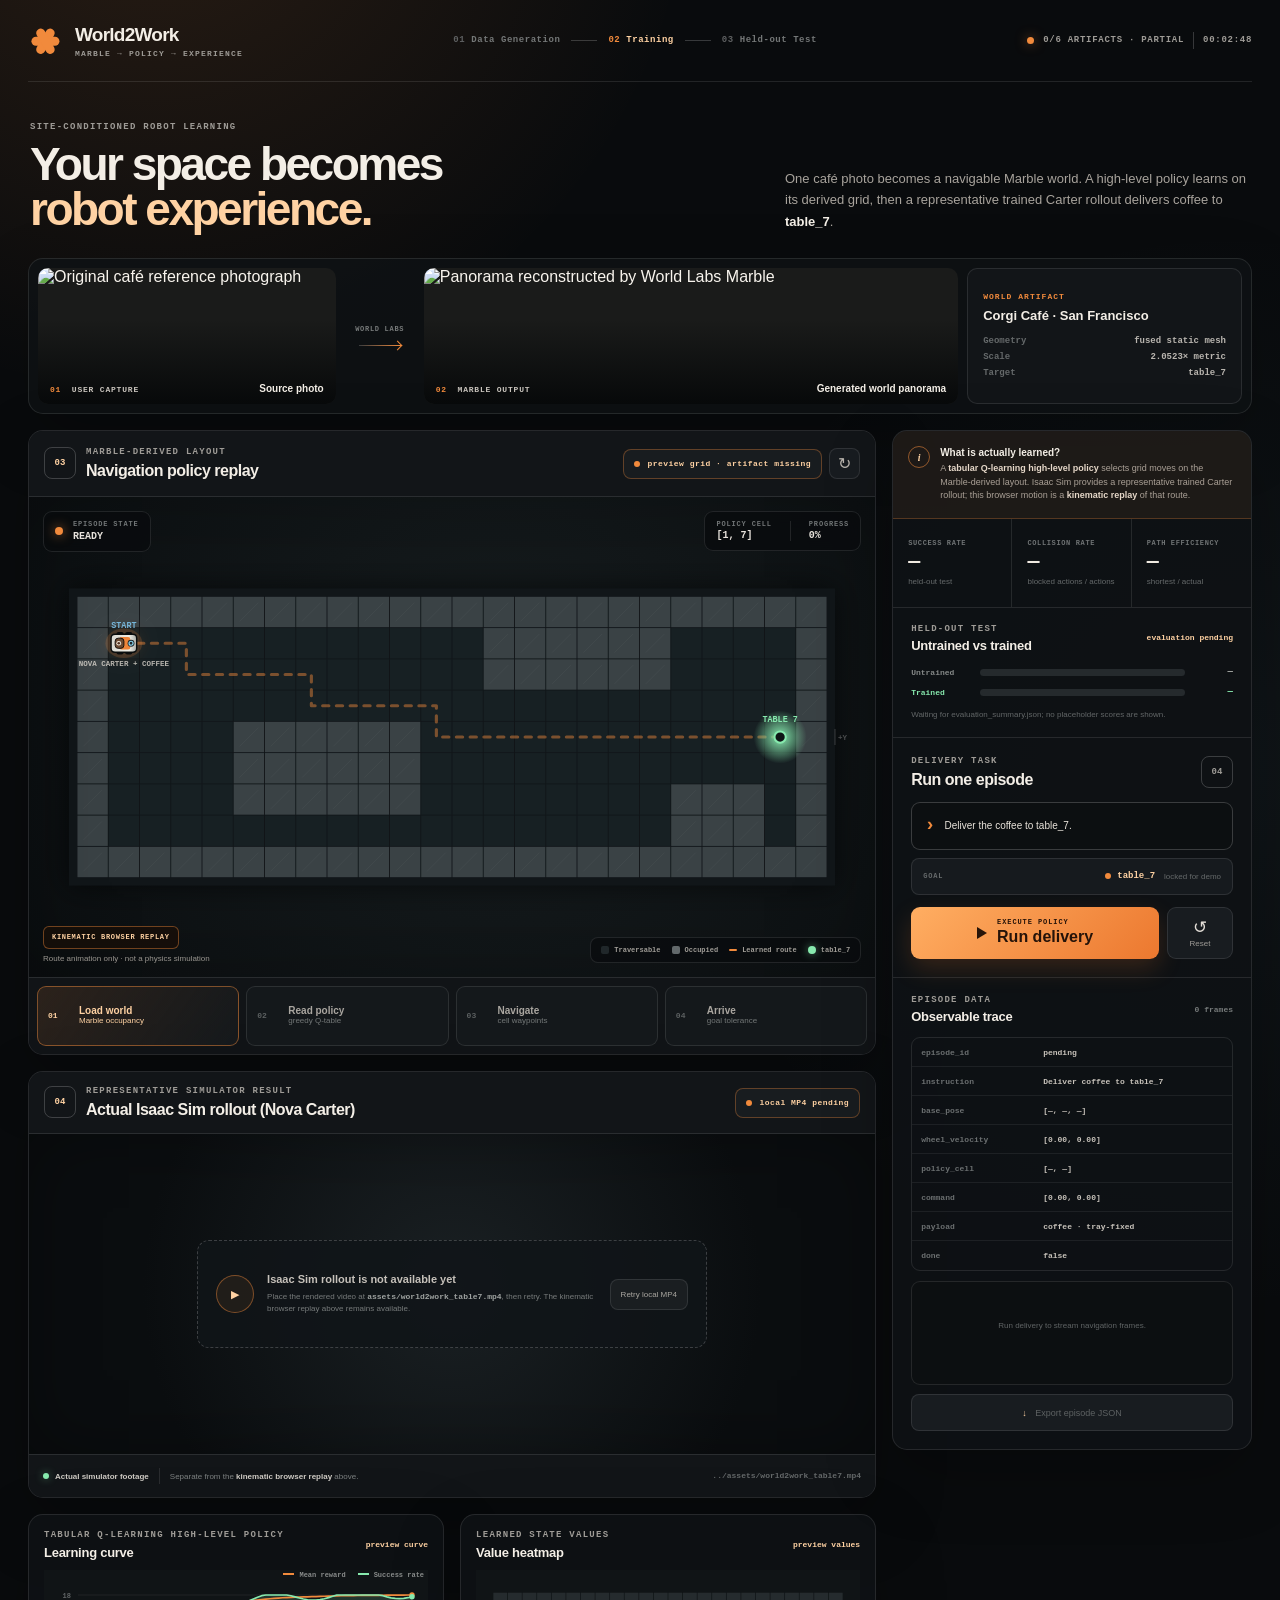
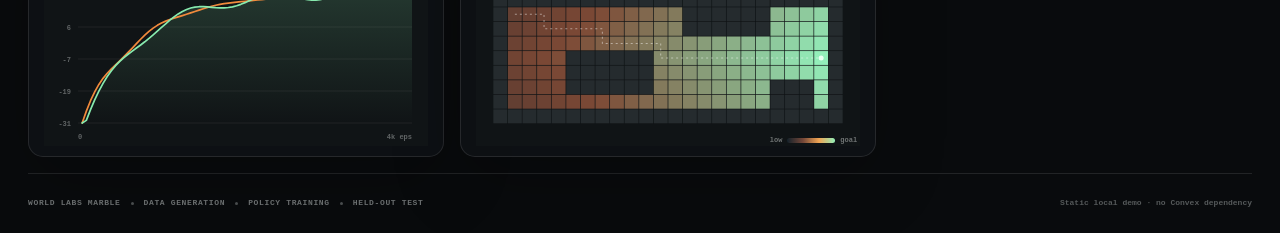
==== web-demo/index.html @ 91ac28d9 "push" ====
<!doctype html>
<html lang="en">
  <head>
    <meta charset="UTF-8" />
    <meta name="viewport" content="width=device-width, initial-scale=1.0" />
    <meta
      name="description"
      content="World2Work converts a World Labs Marble café into a tabular navigation training environment and replays a Nova Carter coffee-delivery episode."
    />
    <title>World2Work · Marble to Robot Experience</title>
    <link rel="stylesheet" href="./styles.css" />
  </head>
  <body>
    <div class="app-shell">
      <header class="topbar">
        <a class="brand-lockup" href="#" aria-label="World2Work home">
          <span class="brand-mark" aria-hidden="true"><i></i><i></i><i></i></span>
          <span>
            <strong>World2Work</strong>
            <small>MARBLE → POLICY → EXPERIENCE</small>
          </span>
        </a>

        <div class="header-pipeline" aria-label="Evaluation pipeline">
          <span><b>01</b> Data Generation</span><i></i>
          <span class="is-active"><b>02</b> Training</span><i></i>
          <span><b>03</b> Held-out Test</span>
        </div>

        <div class="header-status">
          <span class="live-dot" aria-hidden="true"></span>
          <span id="artifactStatus">LOADING ARTIFACTS</span>
          <span class="divider" aria-hidden="true"></span>
          <time id="clock">00:00:00</time>
        </div>
      </header>

      <main>
        <section class="intro-row">
          <div>
            <p class="eyebrow">SITE-CONDITIONED ROBOT LEARNING</p>
            <h1>Your space becomes<br /><em>robot experience.</em></h1>
          </div>
          <p class="intro-copy">
            One café photo becomes a navigable Marble world. A high-level policy learns on its derived grid,
            then a representative trained Carter rollout delivers coffee to <strong>table_7</strong>.
          </p>
        </section>

        <section class="source-strip" aria-label="World generation inputs">
          <figure class="source-card">
            <img
              id="sourcePhoto"
              src="../artifacts/corgi-cafe/source-google-maps.jpg"
              alt="Original café reference photograph"
            />
            <figcaption>
              <span><b>01</b> USER CAPTURE</span>
              <strong>Source photo</strong>
            </figcaption>
          </figure>

          <div class="source-arrow" aria-hidden="true">
            <span>WORLD LABS</span>
            <i></i>
          </div>

          <figure class="source-card source-card-wide">
            <img
              id="marblePano"
              src="../artifacts/corgi-cafe/pano.png"
              alt="Panorama reconstructed by World Labs Marble"
            />
            <figcaption>
              <span><b>02</b> MARBLE OUTPUT</span>
              <strong>Generated world panorama</strong>
            </figcaption>
          </figure>

          <div class="source-meta">
            <span class="meta-kicker">WORLD ARTIFACT</span>
            <strong>Corgi Café · San Francisco</strong>
            <dl>
              <div><dt>Geometry</dt><dd>fused static mesh</dd></div>
              <div><dt>Scale</dt><dd>2.0523× metric</dd></div>
              <div><dt>Target</dt><dd>table_7</dd></div>
            </dl>
          </div>
        </section>

        <section class="workspace">
          <div class="visual-column">
            <article class="panel route-panel">
              <header class="panel-header">
                <div class="panel-title">
                  <span class="panel-index">03</span>
                  <div>
                    <p class="eyebrow">MARBLE-DERIVED LAYOUT</p>
                    <h2>Navigation policy replay</h2>
                  </div>
                </div>
                <div class="panel-tools">
                  <span class="status-pill" id="gridSourcePill"><i></i> checking grid</span>
                  <button class="icon-button" id="replayButton" type="button" title="Replay episode">↻</button>
                </div>
              </header>

              <div class="route-stage" id="routeStage">
                <canvas id="navCanvas" aria-label="Occupancy grid, learned route, and animated Nova Carter"></canvas>

                <div class="stage-hud top-left">
                  <span id="hudPhaseDot"></span>
                  <div>
                    <small>EPISODE STATE</small>
                    <strong id="hudPhase">READY</strong>
                  </div>
                </div>

                <div class="stage-hud top-right">
                  <div><small>POLICY CELL</small><strong id="hudCell">—</strong></div>
                  <div><small>PROGRESS</small><strong id="hudProgress">0%</strong></div>
                </div>

                <div class="stage-caption">
                  <span class="truth-chip">KINEMATIC BROWSER REPLAY</span>
                  <p>Route animation only · not a physics simulation</p>
                </div>

                <div class="map-legend" aria-label="Map legend">
                  <span><i class="free"></i>Traversable</span>
                  <span><i class="wall"></i>Occupied</span>
                  <span><i class="route"></i>Learned route</span>
                  <span><i class="target"></i>table_7</span>
                </div>

                <div class="success-card" id="successCard" aria-live="polite">
                  <span class="success-check">✓</span>
                  <div><small>DELIVERY COMPLETE</small><strong>table_7 reached</strong></div>
                  <b id="successDistance">0.00 m</b>
                </div>
              </div>

              <div class="phase-strip" aria-label="Episode phases">
                <div class="phase is-active" data-phase="load">
                  <span>01</span><strong>Load world</strong><small>Marble occupancy</small>
                </div>
                <div class="phase" data-phase="policy">
                  <span>02</span><strong>Read policy</strong><small>greedy Q-table</small>
                </div>
                <div class="phase" data-phase="navigate">
                  <span>03</span><strong>Navigate</strong><small>cell waypoints</small>
                </div>
                <div class="phase" data-phase="arrive">
                  <span>04</span><strong>Arrive</strong><small>goal tolerance</small>
                </div>
              </div>
            </article>

            <article class="panel rollout-panel" id="rolloutPanel">
              <header class="panel-header rollout-header">
                <div class="panel-title">
                  <span class="panel-index">04</span>
                  <div>
                    <p class="eyebrow">REPRESENTATIVE SIMULATOR RESULT</p>
                    <h2>Actual Isaac Sim rollout (Nova Carter)</h2>
                  </div>
                </div>
                <span class="status-pill" id="rolloutStatus"><i></i> checking local MP4</span>
              </header>

              <div class="rollout-media">
                <video
                  id="rolloutVideo"
                  controls
                  muted
                  playsinline
                  preload="metadata"
                  aria-label="Actual Isaac Sim rollout of Nova Carter delivering coffee to table 7"
                ></video>
                <div class="rollout-fallback" id="rolloutFallback" role="status" aria-live="polite">
                  <span class="rollout-fallback-icon" aria-hidden="true">▶</span>
                  <div>
                    <strong id="rolloutFallbackTitle">Checking for Isaac Sim rollout…</strong>
                    <p id="rolloutFallbackText">Looking for <code>assets/world2work_table7.mp4</code>.</p>
                  </div>
                  <button class="quiet-button" id="retryRolloutButton" type="button">Retry local MP4</button>
                </div>
                <div class="rollout-label">
                  <span>ISAAC SIM</span>
                  <strong>NOVA CARTER · TABLE_7</strong>
                </div>
              </div>

              <div class="rollout-provenance">
                <span><i class="sim-dot"></i><b>Actual simulator footage</b></span>
                <span class="provenance-divider"></span>
                <p>Separate from the <b>kinematic browser replay</b> above.</p>
                <code>../assets/world2work_table7.mp4</code>
              </div>
            </article>

            <div class="analytics-grid">
              <article class="panel chart-card">
                <header class="mini-header">
                  <div>
                    <p class="eyebrow">TABULAR Q-LEARNING HIGH-LEVEL POLICY</p>
                    <h3>Learning curve</h3>
                  </div>
                  <span class="mini-status" id="curveStatus">loading</span>
                </header>
                <div class="chart-wrap">
                  <canvas id="curveCanvas" aria-label="Q-learning training reward and success-rate curve"></canvas>
                  <div class="chart-legend"><span class="reward-key">Mean reward</span><span class="success-key">Success rate</span></div>
                </div>
              </article>

              <article class="panel chart-card">
                <header class="mini-header">
                  <div>
                    <p class="eyebrow">LEARNED STATE VALUES</p>
                    <h3>Value heatmap</h3>
                  </div>
                  <span class="mini-status" id="heatmapStatus">loading</span>
                </header>
                <div class="chart-wrap heatmap-wrap">
                  <canvas id="heatmapCanvas" aria-label="Q-learning value heatmap"></canvas>
                  <div class="heat-scale"><span>low</span><i></i><span>goal</span></div>
                </div>
              </article>
            </div>
          </div>

          <aside class="control-panel panel" aria-label="Policy and episode details">
            <section class="truth-card">
              <span class="truth-icon">i</span>
              <div>
                <strong>What is actually learned?</strong>
                <p>
                  A <b>tabular Q-learning high-level policy</b> selects grid moves on the
                  Marble-derived layout. Isaac Sim provides a representative trained Carter rollout;
                  this browser motion is a <b>kinematic replay</b> of that route.
                </p>
              </div>
            </section>

            <section class="metrics-grid primary-metrics" aria-label="Held-out evaluation metrics">
              <div><span>Success Rate</span><strong id="successMetric">—</strong><small>held-out test</small></div>
              <div><span>Collision Rate</span><strong id="collisionMetric">—</strong><small>blocked actions / actions</small></div>
              <div><span>Path Efficiency</span><strong id="efficiencyMetric">—</strong><small>shortest / actual</small></div>
            </section>

            <section class="comparison-section" aria-label="Untrained versus trained comparison">
              <header class="mini-header">
                <div><p class="eyebrow">HELD-OUT TEST</p><h3>Untrained vs trained</h3></div>
                <span class="mini-status" id="evaluationStatus">evaluation pending</span>
              </header>
              <div class="comparison-chart">
                <div class="compare-row">
                  <span>Untrained</span>
                  <div class="compare-track"><i id="untrainedBar"></i></div>
                  <strong id="untrainedScore">—</strong>
                </div>
                <div class="compare-row trained">
                  <span>Trained</span>
                  <div class="compare-track"><i id="trainedBar"></i></div>
                  <strong id="trainedScore">—</strong>
                </div>
              </div>
              <p class="evaluation-note" id="evaluationNote">Waiting for evaluation_summary.json; no placeholder scores are shown.</p>
            </section>

            <section class="control-section">
              <div class="section-heading">
                <div><p class="eyebrow">DELIVERY TASK</p><h2>Run one episode</h2></div>
                <span class="section-number">04</span>
              </div>
              <label class="instruction-field" for="instructionInput">
                <span>›</span>
                <input
                  id="instructionInput"
                  type="text"
                  value="Deliver the coffee to table_7."
                  autocomplete="off"
                  spellcheck="false"
                  readonly
                />
              </label>
              <div class="target-lock"><span>GOAL</span><strong><i></i> table_7</strong><small>locked for demo</small></div>
              <div class="run-controls">
                <button class="run-button" id="runButton" type="button">
                  <span class="play-icon" aria-hidden="true"></span>
                  <span><small>EXECUTE POLICY</small>Run delivery</span>
                </button>
                <button class="reset-button" id="resetButton" type="button"><span>↺</span>Reset</button>
              </div>
            </section>

            <section class="episode-section">
              <header class="mini-header">
                <div><p class="eyebrow">EPISODE DATA</p><h3>Observable trace</h3></div>
                <span class="event-count" id="eventCount">0 frames</span>
              </header>

              <dl class="field-list">
                <div><dt>episode_id</dt><dd id="fieldEpisode">pending</dd></div>
                <div><dt>instruction</dt><dd>Deliver coffee to table_7</dd></div>
                <div><dt>base_pose</dt><dd id="fieldPose">[—, —, —]</dd></div>
                <div><dt>wheel_velocity</dt><dd id="fieldWheels">[0.00, 0.00]</dd></div>
                <div><dt>policy_cell</dt><dd id="fieldCell">[—, —]</dd></div>
                <div><dt>command</dt><dd id="fieldCommand">[0.00, 0.00]</dd></div>
                <div><dt>payload</dt><dd>coffee · tray-fixed</dd></div>
                <div><dt>done</dt><dd id="fieldDone">false</dd></div>
              </dl>

              <div class="event-log" id="eventLog" role="log" aria-live="polite">
                <p class="empty-log">Run delivery to stream navigation frames.</p>
              </div>

              <button class="export-button" id="exportButton" type="button" disabled>
                <span>↓</span> Export episode JSON
              </button>
            </section>
          </aside>
        </section>
      </main>

      <footer>
        <span>WORLD LABS MARBLE</span><i></i>
        <span>DATA GENERATION</span><i></i>
        <span>POLICY TRAINING</span><i></i>
        <span>HELD-OUT TEST</span>
        <small>Static local demo · no Convex dependency</small>
      </footer>

      <div class="toast" id="toast" role="status" aria-live="polite"></div>
    </div>
    <script src="./app.js"></script>
  </body>
</html>
---- web-demo/styles.css ----
:root {
  color-scheme: dark;
  --bg: #090b0d;
  --panel: #111417;
  --panel-2: #161a1e;
  --ink: #f3eee6;
  --muted: #9e9b96;
  --muted-2: #696c6d;
  --line: rgba(255, 255, 255, 0.1);
  --line-strong: rgba(255, 255, 255, 0.19);
  --orange: #f18a3c;
  --orange-soft: #ffd2a3;
  --green: #87eaae;
  --blue: #73b5da;
  --red: #f48a78;
  --mono: "SFMono-Regular", "Roboto Mono", Consolas, monospace;
  --sans: Inter, ui-sans-serif, -apple-system, BlinkMacSystemFont, "Segoe UI", sans-serif;
}

* { box-sizing: border-box; }

html { min-width: 320px; background: var(--bg); }

body {
  margin: 0;
  min-height: 100vh;
  color: var(--ink);
  background:
    radial-gradient(circle at 12% -8%, rgba(241, 138, 60, 0.14), transparent 34rem),
    radial-gradient(circle at 96% 42%, rgba(94, 144, 165, 0.07), transparent 34rem),
    var(--bg);
  font-family: var(--sans);
  -webkit-font-smoothing: antialiased;
}

button, input { font: inherit; }
button { color: inherit; }

.app-shell { width: min(1780px, 100%); margin: 0 auto; padding: 0 28px; }

.topbar {
  min-height: 82px;
  display: flex;
  align-items: center;
  justify-content: space-between;
  gap: 24px;
  border-bottom: 1px solid var(--line);
}

.brand-lockup {
  display: flex;
  align-items: center;
  gap: 13px;
  color: inherit;
  text-decoration: none;
}

.brand-lockup > span:last-child { display: flex; flex-direction: column; gap: 4px; }
.brand-lockup strong { font-size: 19px; letter-spacing: -0.04em; }
.brand-lockup small { color: var(--muted); font: 700 8px/1 var(--mono); letter-spacing: .15em; }

.brand-mark {
  width: 34px;
  height: 34px;
  position: relative;
  display: grid;
  place-items: center;
  transform: rotate(30deg);
}

.brand-mark i {
  position: absolute;
  width: 9px;
  height: 28px;
  border-radius: 9px;
  background: var(--orange);
}

.brand-mark i:nth-child(2) { transform: rotate(60deg); }
.brand-mark i:nth-child(3) { transform: rotate(120deg); }

.header-pipeline { display: flex; align-items: center; gap: 11px; color: #747777; }
.header-pipeline span { display: flex; gap: 6px; align-items: center; font: 650 9px/1 var(--mono); letter-spacing: .06em; }
.header-pipeline span b { color: #5e6061; font-weight: 700; }
.header-pipeline span.is-active { color: var(--orange-soft); }
.header-pipeline span.is-active b { color: var(--orange); }
.header-pipeline > i { width: 26px; height: 1px; background: var(--line-strong); }

.header-status { display: flex; align-items: center; gap: 9px; color: var(--muted); font: 650 9px/1 var(--mono); letter-spacing: .08em; }
.live-dot { width: 7px; height: 7px; border-radius: 50%; background: var(--orange); box-shadow: 0 0 12px rgba(241, 138, 60, .55); }
.live-dot.is-live { background: var(--green); box-shadow: 0 0 12px rgba(135, 234, 174, .6); }
.divider { width: 1px; height: 17px; background: var(--line-strong); }

.intro-row {
  min-height: 176px;
  padding: 30px 2px 26px;
  display: flex;
  justify-content: space-between;
  align-items: end;
  gap: 40px;
}

.eyebrow { margin: 0; color: var(--muted); font: 750 9px/1.2 var(--mono); letter-spacing: .14em; }
.intro-row h1 { margin: 9px 0 0; font-size: clamp(30px, 3.6vw, 54px); line-height: .98; letter-spacing: -.055em; }
.intro-row h1 em { color: var(--orange-soft); font-style: normal; }
.intro-copy { width: min(465px, 42%); margin: 0; color: #a8a39c; font-size: 13px; line-height: 1.65; }
.intro-copy strong { color: var(--ink); }

.source-strip {
  min-height: 154px;
  padding: 9px;
  display: grid;
  grid-template-columns: minmax(180px, .78fr) 70px minmax(260px, 1.4fr) minmax(225px, .72fr);
  gap: 9px;
  border: 1px solid var(--line);
  border-radius: 15px;
  background: rgba(15, 18, 21, .78);
  box-shadow: 0 24px 70px rgba(0, 0, 0, .18);
}

.source-card { min-width: 0; margin: 0; position: relative; overflow: hidden; border-radius: 10px; background: #1a1b1a; }
.source-card img { width: 100%; height: 136px; display: block; object-fit: cover; filter: saturate(.78) contrast(1.05); }
.source-card::after { content: ""; position: absolute; inset: 0; background: linear-gradient(180deg, transparent 38%, rgba(5, 7, 8, .9)); pointer-events: none; }
.source-card figcaption { position: absolute; z-index: 1; left: 12px; right: 12px; bottom: 10px; display: flex; align-items: end; justify-content: space-between; gap: 8px; }
.source-card figcaption span { color: #c9c4bd; font: 650 8px/1 var(--mono); letter-spacing: .1em; }
.source-card figcaption span b { margin-right: 5px; color: var(--orange); }
.source-card figcaption strong { font-size: 10px; }

.source-arrow { display: flex; flex-direction: column; align-items: center; justify-content: center; gap: 12px; }
.source-arrow span { color: #777a7a; font: 700 7px/1 var(--mono); letter-spacing: .1em; }
.source-arrow i { position: relative; width: 42px; height: 1px; background: linear-gradient(90deg, var(--line-strong), var(--orange)); }
.source-arrow i::after { content: ""; position: absolute; right: 0; top: -3px; width: 6px; height: 6px; border-top: 1px solid var(--orange); border-right: 1px solid var(--orange); transform: rotate(45deg); }

.source-meta { padding: 17px 15px; display: flex; flex-direction: column; justify-content: center; border: 1px solid var(--line); border-radius: 10px; background: #121518; }
.meta-kicker { color: var(--orange); font: 750 8px/1 var(--mono); letter-spacing: .13em; }
.source-meta > strong { margin-top: 7px; font-size: 13px; }
.source-meta dl { margin: 13px 0 0; display: grid; gap: 5px; }
.source-meta dl div { display: flex; justify-content: space-between; gap: 12px; font: 550 9px/1.2 var(--mono); }
.source-meta dt { color: #65696a; }
.source-meta dd { margin: 0; color: #b9b5af; text-align: right; }

.workspace { display: grid; grid-template-columns: minmax(0, 1.65fr) minmax(355px, .7fr); gap: 16px; padding: 16px 0; }
.visual-column { min-width: 0; }
.panel { border: 1px solid var(--line); border-radius: 15px; background: rgba(15, 18, 21, .92); box-shadow: 0 24px 70px rgba(0, 0, 0, .22); }
.route-panel { overflow: hidden; }

.panel-header { min-height: 66px; padding: 0 15px; display: flex; align-items: center; justify-content: space-between; gap: 15px; border-bottom: 1px solid var(--line); background: #121518; }
.panel-title, .panel-tools, .section-heading, .mini-header, .run-controls { display: flex; align-items: center; }
.panel-title { gap: 10px; }
.panel-title h2 { margin: 4px 0 0; font-size: 16px; letter-spacing: -.03em; }
.panel-index, .section-number { width: 32px; height: 32px; display: grid; place-items: center; flex: 0 0 auto; border: 1px solid var(--line-strong); border-radius: 8px; color: var(--orange-soft); font: 700 9px/1 var(--mono); }
.panel-tools { gap: 7px; }

.status-pill { min-height: 30px; padding: 0 10px; display: inline-flex; align-items: center; gap: 7px; border: 1px solid var(--line); border-radius: 8px; color: #aba7a1; background: #181c1f; font: 650 8px/1 var(--mono); letter-spacing: .06em; }
.status-pill i { width: 6px; height: 6px; border-radius: 50%; background: var(--orange); }
.status-pill.is-loaded { color: var(--green); border-color: rgba(135, 234, 174, .3); }
.status-pill.is-loaded i { background: var(--green); }
.status-pill.is-fallback { color: var(--orange-soft); border-color: rgba(241, 138, 60, .34); }
.icon-button { width: 31px; height: 31px; display: grid; place-items: center; border: 1px solid var(--line); border-radius: 8px; color: #b8b3ac; background: #181c20; cursor: pointer; transition: 150ms ease; }
.icon-button:hover { color: white; border-color: rgba(241, 138, 60, .5); }

.route-stage { position: relative; min-height: 480px; overflow: hidden; background: #0b0e10; }
#navCanvas { width: 100%; height: 480px; display: block; }
.route-stage::after { content: ""; position: absolute; inset: 0; pointer-events: none; box-shadow: inset 0 0 80px rgba(0, 0, 0, .24); }

.stage-hud { position: absolute; z-index: 2; top: 14px; display: flex; align-items: center; gap: 10px; padding: 9px 11px; border: 1px solid var(--line); border-radius: 9px; background: rgba(9, 12, 14, .82); backdrop-filter: blur(12px); }
.stage-hud.top-left { left: 14px; }
.stage-hud.top-right { right: 14px; gap: 18px; }
.stage-hud.top-right > div { display: flex; flex-direction: column; gap: 3px; }
.stage-hud.top-right > div + div { padding-left: 18px; border-left: 1px solid var(--line); }
.stage-hud > span { width: 8px; height: 8px; border-radius: 50%; background: var(--orange); box-shadow: 0 0 12px rgba(241, 138, 60, .7); }
.stage-hud small { display: block; color: #717576; font: 700 7px/1 var(--mono); letter-spacing: .12em; }
.stage-hud strong { color: #e9e4dd; font: 700 10px/1 var(--mono); }
.stage-hud.top-left strong { display: block; margin-top: 4px; }

.stage-caption { position: absolute; z-index: 2; left: 14px; bottom: 14px; }
.truth-chip { display: inline-flex; min-height: 23px; padding: 0 8px; align-items: center; border: 1px solid rgba(241, 138, 60, .42); border-radius: 6px; color: var(--orange-soft); background: rgba(24, 15, 9, .83); font: 750 7px/1 var(--mono); letter-spacing: .1em; }
.stage-caption p { margin: 5px 0 0; color: #99958f; font-size: 8px; }

.map-legend { position: absolute; z-index: 2; right: 14px; bottom: 14px; display: flex; gap: 11px; padding: 8px 10px; border: 1px solid var(--line); border-radius: 8px; color: #a09d97; background: rgba(9, 12, 14, .8); font: 600 7px/1 var(--mono); }
.map-legend span { display: flex; align-items: center; gap: 5px; }
.map-legend i { width: 8px; height: 8px; border-radius: 2px; background: #20272a; }
.map-legend .wall { background: #62696b; }
.map-legend .route { height: 2px; background: var(--orange); }
.map-legend .target { border-radius: 50%; background: var(--green); box-shadow: 0 0 8px rgba(135, 234, 174, .55); }

.success-card { position: absolute; z-index: 4; left: 50%; top: 50%; min-width: 310px; padding: 13px 15px; display: flex; align-items: center; gap: 12px; border: 1px solid rgba(135, 234, 174, .58); border-radius: 12px; background: rgba(7, 20, 14, .93); box-shadow: 0 18px 60px rgba(0, 0, 0, .48), 0 0 40px rgba(135, 234, 174, .1); opacity: 0; transform: translate(-50%, -42%) scale(.96); pointer-events: none; transition: 260ms ease; }
.success-card.is-visible { opacity: 1; transform: translate(-50%, -50%) scale(1); }
.success-check { width: 32px; height: 32px; display: grid; place-items: center; border-radius: 50%; color: #0c2215; background: var(--green); font-weight: 900; }
.success-card div { flex: 1; display: flex; flex-direction: column; gap: 3px; }
.success-card small { color: var(--green); font: 750 7px/1 var(--mono); letter-spacing: .12em; }
.success-card strong { font-size: 13px; }
.success-card > b { color: #b9cfbf; font: 650 9px/1 var(--mono); }

.phase-strip { padding: 8px; display: grid; grid-template-columns: repeat(4, 1fr); gap: 7px; border-top: 1px solid var(--line); background: #111417; }
.phase { min-height: 60px; padding: 9px 10px; display: grid; grid-template-columns: 24px 1fr; grid-template-rows: 1fr 1fr; column-gap: 7px; align-items: center; border: 1px solid var(--line); border-radius: 9px; color: #737777; background: #14181b; transition: 180ms ease; }
.phase > span { grid-row: 1 / 3; color: #5c6061; font: 700 8px/1 var(--mono); }
.phase strong { align-self: end; color: #aaa6a0; font-size: 10px; }
.phase small { align-self: start; font-size: 8px; }
.phase.is-active { border-color: rgba(241, 138, 60, .48); color: var(--orange-soft); background: linear-gradient(125deg, rgba(241, 138, 60, .12), #15191c); }
.phase.is-active > span, .phase.is-active strong { color: var(--orange-soft); }
.phase.is-done { border-color: rgba(135, 234, 174, .22); }
.phase.is-done > span, .phase.is-done strong { color: var(--green); }

.rollout-panel { margin-top: 16px; overflow: hidden; }
.rollout-header { min-height: 62px; }
.rollout-media { position: relative; min-height: 320px; display: grid; place-items: center; overflow: hidden; background: radial-gradient(circle at 50% 48%, #1a2023, #0a0d0f 68%); }
.rollout-media::after { content: ""; position: absolute; z-index: 2; inset: 0; pointer-events: none; box-shadow: inset 0 0 70px rgba(0, 0, 0, .3); }
.rollout-media video { position: relative; z-index: 1; width: 100%; max-height: 540px; display: none; aspect-ratio: 16 / 9; object-fit: contain; background: #060809; }
.rollout-panel.is-ready .rollout-media video { display: block; }
.rollout-fallback { position: relative; z-index: 1; width: min(510px, calc(100% - 40px)); min-height: 108px; padding: 18px; display: grid; grid-template-columns: 38px 1fr auto; align-items: center; gap: 13px; border: 1px dashed var(--line-strong); border-radius: 12px; color: #c6c1ba; background: rgba(17, 21, 24, .88); }
.rollout-panel.is-ready .rollout-fallback { display: none; }
.rollout-fallback-icon { width: 38px; height: 38px; display: grid; place-items: center; border: 1px solid rgba(241, 138, 60, .45); border-radius: 50%; color: var(--orange-soft); background: rgba(241, 138, 60, .08); font-size: 11px; }
.rollout-fallback strong { display: block; font-size: 11px; }
.rollout-fallback p { margin: 6px 0 0; color: #777b7b; font-size: 8px; line-height: 1.45; }
.rollout-fallback code, .rollout-provenance code { color: #9fa3a1; font: 600 8px/1 var(--mono); }
.quiet-button { min-height: 31px; padding: 0 10px; border: 1px solid var(--line); border-radius: 8px; color: #aaa7a1; background: #1a1e21; cursor: pointer; font-size: 8px; transition: 150ms ease; }
.quiet-button:hover { color: white; border-color: rgba(241, 138, 60, .5); }
.rollout-label { position: absolute; z-index: 3; left: 13px; top: 13px; padding: 8px 10px; display: none; flex-direction: column; gap: 3px; border: 1px solid rgba(255, 255, 255, .13); border-radius: 8px; background: rgba(7, 10, 12, .8); backdrop-filter: blur(10px); }
.rollout-panel.is-ready .rollout-label { display: flex; }
.rollout-label span { color: var(--green); font: 750 7px/1 var(--mono); letter-spacing: .13em; }
.rollout-label strong { color: #e8e3dc; font: 700 8px/1 var(--mono); }
.rollout-provenance { min-height: 43px; padding: 0 14px; display: flex; align-items: center; gap: 10px; border-top: 1px solid var(--line); color: #7d8181; background: #121518; font-size: 8px; }
.rollout-provenance > span:first-child { display: flex; align-items: center; gap: 6px; color: #b2aea8; }
.rollout-provenance b { color: #d1cdc6; }
.rollout-provenance p { margin: 0; }
.rollout-provenance code { margin-left: auto; color: #65696a; }
.sim-dot { width: 6px; height: 6px; border-radius: 50%; background: var(--green); box-shadow: 0 0 9px rgba(135, 234, 174, .46); }
.provenance-divider { width: 1px; height: 16px; background: var(--line); }

.analytics-grid { margin-top: 16px; display: grid; grid-template-columns: 1fr 1fr; gap: 16px; }
.chart-card { min-width: 0; padding: 15px 15px 10px; }
.mini-header { justify-content: space-between; gap: 12px; }
.mini-header h3 { margin: 4px 0 0; font-size: 13px; letter-spacing: -.02em; }
.mini-status, .event-count { color: #777b7b; font: 650 8px/1 var(--mono); }
.mini-status.is-loaded { color: var(--green); }
.mini-status.is-fallback { color: var(--orange-soft); }
.chart-wrap { position: relative; min-height: 176px; margin-top: 10px; }
.chart-wrap canvas { width: 100%; height: 176px; display: block; }
.chart-legend { position: absolute; top: 2px; right: 4px; display: flex; gap: 12px; color: #898c8b; font: 600 7px/1 var(--mono); }
.chart-legend span::before { content: ""; display: inline-block; width: 11px; height: 2px; margin: 0 5px 2px 0; }
.reward-key::before { background: var(--orange); }
.success-key::before { background: var(--green); }
.heatmap-wrap { min-height: 176px; }
.heat-scale { position: absolute; right: 3px; bottom: 2px; display: flex; align-items: center; gap: 5px; color: #707474; font: 600 7px/1 var(--mono); }
.heat-scale i { width: 48px; height: 5px; border-radius: 9px; background: linear-gradient(90deg, #14212a, #744738, #f1a554, #93efb8); }

.control-panel { align-self: start; overflow: hidden; }
.truth-card { padding: 15px; display: flex; align-items: flex-start; gap: 10px; border-bottom: 1px solid rgba(241, 138, 60, .26); background: rgba(241, 138, 60, .07); }
.truth-icon { width: 22px; height: 22px; display: grid; place-items: center; flex: 0 0 auto; border: 1px solid rgba(241, 138, 60, .55); border-radius: 50%; color: var(--orange-soft); font: italic 750 10px serif; }
.truth-card strong { display: block; margin: 1px 0 4px; font-size: 10px; }
.truth-card p { margin: 0; color: #aaa096; font-size: 9px; line-height: 1.5; }
.truth-card p b { color: #e6d8c9; font-weight: 700; }

.control-section { padding: 18px; border-bottom: 1px solid var(--line); }
.section-heading { justify-content: space-between; gap: 12px; }
.section-heading h2 { margin: 4px 0 0; font-size: 16px; letter-spacing: -.03em; }
.section-number { color: var(--muted); }

.instruction-field { min-height: 48px; margin-top: 13px; display: flex; align-items: center; gap: 7px; border: 1px solid var(--line-strong); border-radius: 9px; background: #0c0f11; }
.instruction-field > span { padding-left: 12px; color: var(--orange); font: 800 19px/1 var(--mono); }
.instruction-field input { width: 100%; min-width: 0; padding-right: 10px; border: 0; outline: 0; color: #e9e3db; background: transparent; font-size: 10px; }
.target-lock { min-height: 37px; margin-top: 8px; padding: 0 11px; display: flex; align-items: center; border: 1px solid var(--line); border-radius: 8px; background: #161a1e; }
.target-lock > span { color: #676b6c; font: 700 7px/1 var(--mono); letter-spacing: .12em; }
.target-lock strong { margin-left: auto; display: flex; align-items: center; gap: 6px; color: var(--orange-soft); font: 650 9px/1 var(--mono); }
.target-lock strong i { width: 6px; height: 6px; border-radius: 50%; background: var(--orange); }
.target-lock small { margin-left: 9px; color: #65696a; font-size: 8px; }

.run-controls { gap: 8px; margin-top: 12px; }
.run-button { min-height: 52px; flex: 1; display: flex; align-items: center; justify-content: center; gap: 10px; border: 0; border-radius: 9px; color: #251309; background: linear-gradient(135deg, #ffae62, #ec782f); box-shadow: 0 10px 25px rgba(236, 120, 47, .18); cursor: pointer; font-weight: 850; transition: 150ms ease; }
.run-button:hover:not(:disabled) { transform: translateY(-1px); box-shadow: 0 14px 30px rgba(236, 120, 47, .28); }
.run-button:disabled { opacity: .55; cursor: wait; }
.run-button > span:last-child { display: flex; flex-direction: column; align-items: flex-start; line-height: 1.05; }
.run-button small { margin-bottom: 3px; font: 750 7px/1 var(--mono); letter-spacing: .13em; }
.play-icon { width: 0; height: 0; border-top: 6px solid transparent; border-bottom: 6px solid transparent; border-left: 10px solid #281408; }
.reset-button { width: 66px; align-self: stretch; display: flex; flex-direction: column; align-items: center; justify-content: center; gap: 1px; border: 1px solid var(--line); border-radius: 9px; color: var(--muted); background: #181c20; cursor: pointer; font-size: 8px; }
.reset-button span { color: #e3ded7; font-size: 17px; }

.metrics-grid { display: grid; grid-template-columns: 1fr 1fr; border-bottom: 1px solid var(--line); }
.primary-metrics { grid-template-columns: repeat(3, 1fr); }
.metrics-grid > div { min-height: 78px; padding: 13px 15px; display: flex; flex-direction: column; justify-content: center; border-right: 1px solid var(--line); border-bottom: 1px solid var(--line); }
.metrics-grid > div:nth-child(2n) { border-right: 0; }
.metrics-grid > div:nth-last-child(-n + 2) { border-bottom: 0; }
.primary-metrics > div { min-width: 0; min-height: 88px; border-bottom: 0; }
.primary-metrics > div:nth-child(2) { border-right: 1px solid var(--line); }
.primary-metrics > div:last-child { border-right: 0; }
.metrics-grid span { color: #6f7374; font: 700 7px/1 var(--mono); letter-spacing: .09em; text-transform: uppercase; }
.metrics-grid strong { margin-top: 5px; color: #f0eae1; font: 780 20px/1 var(--mono); letter-spacing: -.04em; }
.metrics-grid small { margin-top: 5px; color: #65696a; font-size: 8px; }

.comparison-section { padding: 16px 18px; border-bottom: 1px solid var(--line); }
.comparison-chart { margin-top: 15px; display: grid; gap: 11px; }
.compare-row { display: grid; grid-template-columns: 60px 1fr 39px; align-items: center; gap: 9px; color: #858988; font: 650 8px/1 var(--mono); }
.compare-row > span { color: inherit; }
.compare-row > strong { color: #a8aba8; text-align: right; font-size: 9px; }
.compare-track { height: 7px; overflow: hidden; border-radius: 8px; background: #252a2d; }
.compare-track i { display: block; width: 0; height: 100%; border-radius: inherit; background: #747b7c; transition: width 600ms cubic-bezier(.2,.7,.2,1); }
.compare-row.trained { color: var(--green); }
.compare-row.trained > strong { color: var(--green); }
.compare-row.trained .compare-track i { background: linear-gradient(90deg, #4da579, var(--green)); box-shadow: 0 0 12px rgba(135, 234, 174, .24); }
.evaluation-note { margin: 12px 0 0; color: #626667; font-size: 8px; line-height: 1.45; }

.episode-section { padding: 17px 18px 18px; }
.field-list { margin: 13px 0 0; border: 1px solid var(--line); border-radius: 9px; overflow: hidden; }
.field-list > div { min-height: 29px; padding: 0 9px; display: grid; grid-template-columns: 114px 1fr; align-items: center; gap: 8px; border-bottom: 1px solid rgba(255, 255, 255, .065); font: 550 8px/1.2 var(--mono); }
.field-list > div:last-child { border-bottom: 0; }
.field-list dt { color: #6b6f70; }
.field-list dd { margin: 0; overflow: hidden; color: #c8c3bb; text-overflow: ellipsis; white-space: nowrap; }
.field-list dd.is-success { color: var(--green); }

.event-log { height: 104px; margin-top: 10px; padding: 8px 9px; overflow-y: auto; border: 1px solid var(--line); border-radius: 9px; background: #0c0f11; scrollbar-width: thin; }
.empty-log { margin: 31px 0 0; color: #606465; text-align: center; font-size: 8px; }
.log-row { min-height: 28px; display: grid; grid-template-columns: 42px 8px 1fr; align-items: center; gap: 7px; border-bottom: 1px solid rgba(255, 255, 255, .05); font: 550 8px/1 var(--mono); }
.log-row:last-child { border-bottom: 0; }
.log-row time { color: #626667; }
.log-row i { width: 5px; height: 5px; border-radius: 50%; background: var(--orange); }
.log-row span { color: #aaa69f; }
.log-row.success i { background: var(--green); }
.log-row.success span { color: var(--green); }

.export-button { width: 100%; min-height: 37px; margin-top: 9px; border: 1px solid var(--line); border-radius: 8px; color: #beb9b2; background: #181c20; cursor: pointer; font-size: 9px; transition: 150ms ease; }
.export-button span { margin-right: 6px; color: var(--orange-soft); }
.export-button:hover:not(:disabled) { color: white; border-color: rgba(241, 138, 60, .5); }
.export-button:disabled { color: #5d6162; cursor: default; }

footer { min-height: 60px; display: flex; align-items: center; gap: 10px; border-top: 1px solid var(--line); color: #696d6e; font: 650 8px/1 var(--mono); letter-spacing: .08em; }
footer > i { width: 3px; height: 3px; border-radius: 50%; background: #484c4d; }
footer small { margin-left: auto; color: #55595a; font-size: 8px; letter-spacing: 0; }

.toast { position: fixed; z-index: 20; left: 50%; bottom: 25px; padding: 9px 13px; border: 1px solid var(--line-strong); border-radius: 8px; color: var(--ink); background: rgba(10, 12, 14, .94); box-shadow: 0 14px 45px rgba(0, 0, 0, .44); opacity: 0; transform: translate(-50%, 8px); pointer-events: none; font-size: 9px; transition: 180ms ease; }
.toast.is-visible { opacity: 1; transform: translate(-50%, 0); }

@media (max-width: 1120px) {
  .header-pipeline { display: none; }
  .workspace { grid-template-columns: minmax(0, 1.4fr) minmax(330px, .72fr); }
  .source-strip { grid-template-columns: minmax(160px, .75fr) 48px minmax(220px, 1.2fr); }
  .source-meta { display: none; }
  .route-stage, #navCanvas { min-height: 420px; height: 420px; }
}

@media (max-width: 850px) {
  .app-shell { padding: 0 15px; }
  .intro-row { min-height: 150px; }
  .intro-copy { display: none; }
  .source-strip { grid-template-columns: 1fr 1.35fr; }
  .source-arrow, .source-meta { display: none; }
  .workspace { grid-template-columns: 1fr; }
  .control-panel { grid-row: 1; }
  .truth-card { display: none; }
  .metrics-grid { grid-template-columns: repeat(4, 1fr); }
  .metrics-grid > div { min-height: 70px; border-right: 1px solid var(--line) !important; border-bottom: 0 !important; }
  .metrics-grid > div:last-child { border-right: 0 !important; }
  .primary-metrics { grid-template-columns: repeat(3, 1fr); }
}

@media (max-width: 600px) {
  .header-status .divider, .header-status time { display: none; }
  .intro-row h1 { font-size: 36px; }
  .source-strip { grid-template-columns: 1fr; }
  .source-card:first-child { display: none; }
  .analytics-grid { grid-template-columns: 1fr; }
  .rollout-media { min-height: 230px; }
  .rollout-fallback { grid-template-columns: 34px 1fr; }
  .rollout-fallback .quiet-button { grid-column: 1 / -1; }
  .rollout-provenance code, .rollout-provenance .provenance-divider { display: none; }
  .route-stage, #navCanvas { min-height: 370px; height: 370px; }
  .stage-hud.top-right, .map-legend { display: none; }
  .phase strong { font-size: 8px; }
  .phase small { display: none; }
  .phase { grid-template-columns: 18px 1fr; min-height: 46px; }
  .metrics-grid { grid-template-columns: 1fr 1fr; }
  .metrics-grid > div:nth-child(2) { border-right: 0 !important; }
  .metrics-grid > div:nth-child(-n + 2) { border-bottom: 1px solid var(--line) !important; }
  .primary-metrics { grid-template-columns: 1fr; }
  .primary-metrics > div { border-right: 0 !important; border-bottom: 1px solid var(--line) !important; }
  .primary-metrics > div:last-child { border-bottom: 0 !important; }
  footer span, footer > i { display: none; }
  footer small { margin: 0 auto; }
}

@media (prefers-reduced-motion: reduce) {
  *, *::before, *::after { scroll-behavior: auto !important; transition-duration: .01ms !important; animation-duration: .01ms !important; }
}
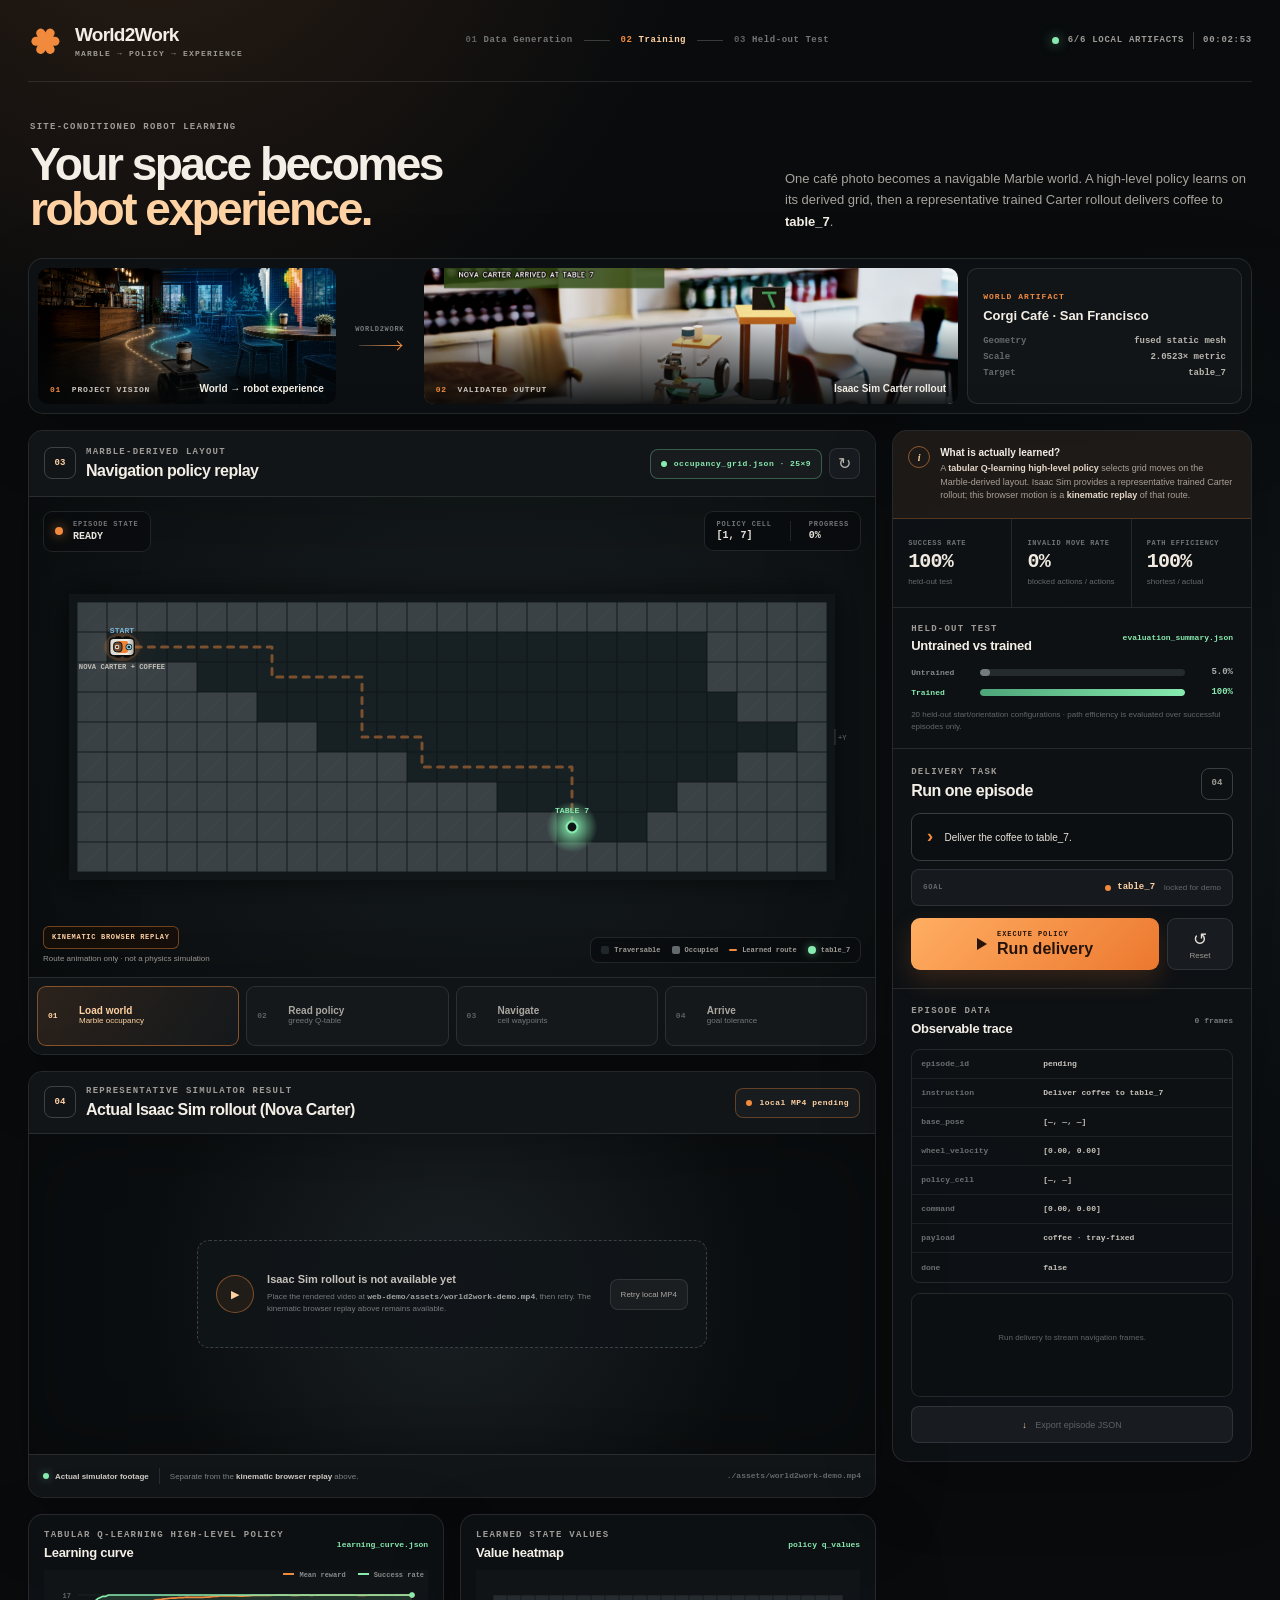
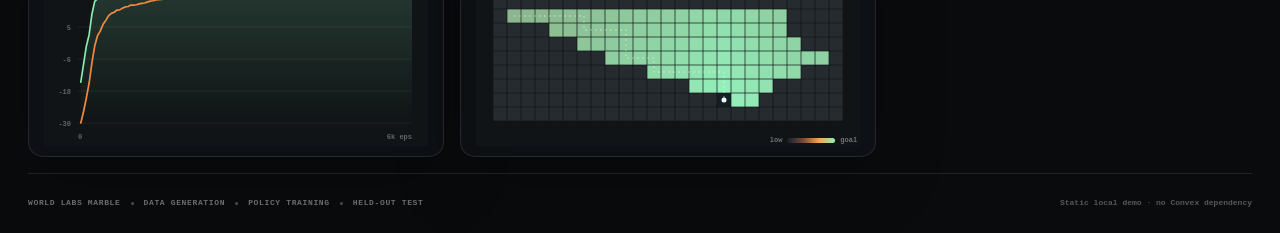
==== commit 5cfd7f9c: "chore: curate evaluator-ready repository" ====
--- a/web-demo/index.html
+++ b/web-demo/index.html
@@ -51,29 +51,29 @@
           <figure class="source-card">
             <img
               id="sourcePhoto"
-              src="../artifacts/corgi-cafe/source-google-maps.jpg"
-              alt="Original café reference photograph"
+              src="./assets/world2work-cover.png"
+              alt="World2Work project concept showing a café becoming a robot simulation"
             />
             <figcaption>
-              <span><b>01</b> USER CAPTURE</span>
-              <strong>Source photo</strong>
+              <span><b>01</b> PROJECT VISION</span>
+              <strong>World → robot experience</strong>
             </figcaption>
           </figure>
 
           <div class="source-arrow" aria-hidden="true">
-            <span>WORLD LABS</span>
+            <span>WORLD2WORK</span>
             <i></i>
           </div>
 
           <figure class="source-card source-card-wide">
             <img
               id="marblePano"
-              src="../artifacts/corgi-cafe/pano.png"
-              alt="Panorama reconstructed by World Labs Marble"
+              src="./assets/world2work-success.png"
+              alt="Validated Nova Carter rollout in Isaac Sim"
             />
             <figcaption>
-              <span><b>02</b> MARBLE OUTPUT</span>
-              <strong>Generated world panorama</strong>
+              <span><b>02</b> VALIDATED OUTPUT</span>
+              <strong>Isaac Sim Carter rollout</strong>
             </figcaption>
           </figure>
 
@@ -181,7 +181,7 @@
                   <span class="rollout-fallback-icon" aria-hidden="true">▶</span>
                   <div>
                     <strong id="rolloutFallbackTitle">Checking for Isaac Sim rollout…</strong>
-                    <p id="rolloutFallbackText">Looking for <code>assets/world2work_table7.mp4</code>.</p>
+                    <p id="rolloutFallbackText">Looking for <code>web-demo/assets/world2work-demo.mp4</code>.</p>
                   </div>
                   <button class="quiet-button" id="retryRolloutButton" type="button">Retry local MP4</button>
                 </div>
@@ -195,7 +195,7 @@
                 <span><i class="sim-dot"></i><b>Actual simulator footage</b></span>
                 <span class="provenance-divider"></span>
                 <p>Separate from the <b>kinematic browser replay</b> above.</p>
-                <code>../assets/world2work_table7.mp4</code>
+                <code>./assets/world2work-demo.mp4</code>
               </div>
             </article>
 
@@ -245,7 +245,7 @@
 
             <section class="metrics-grid primary-metrics" aria-label="Held-out evaluation metrics">
               <div><span>Success Rate</span><strong id="successMetric">—</strong><small>held-out test</small></div>
-              <div><span>Collision Rate</span><strong id="collisionMetric">—</strong><small>blocked actions / actions</small></div>
+              <div><span>Invalid Move Rate</span><strong id="collisionMetric">—</strong><small>blocked actions / actions</small></div>
               <div><span>Path Efficiency</span><strong id="efficiencyMetric">—</strong><small>shortest / actual</small></div>
             </section>
 
